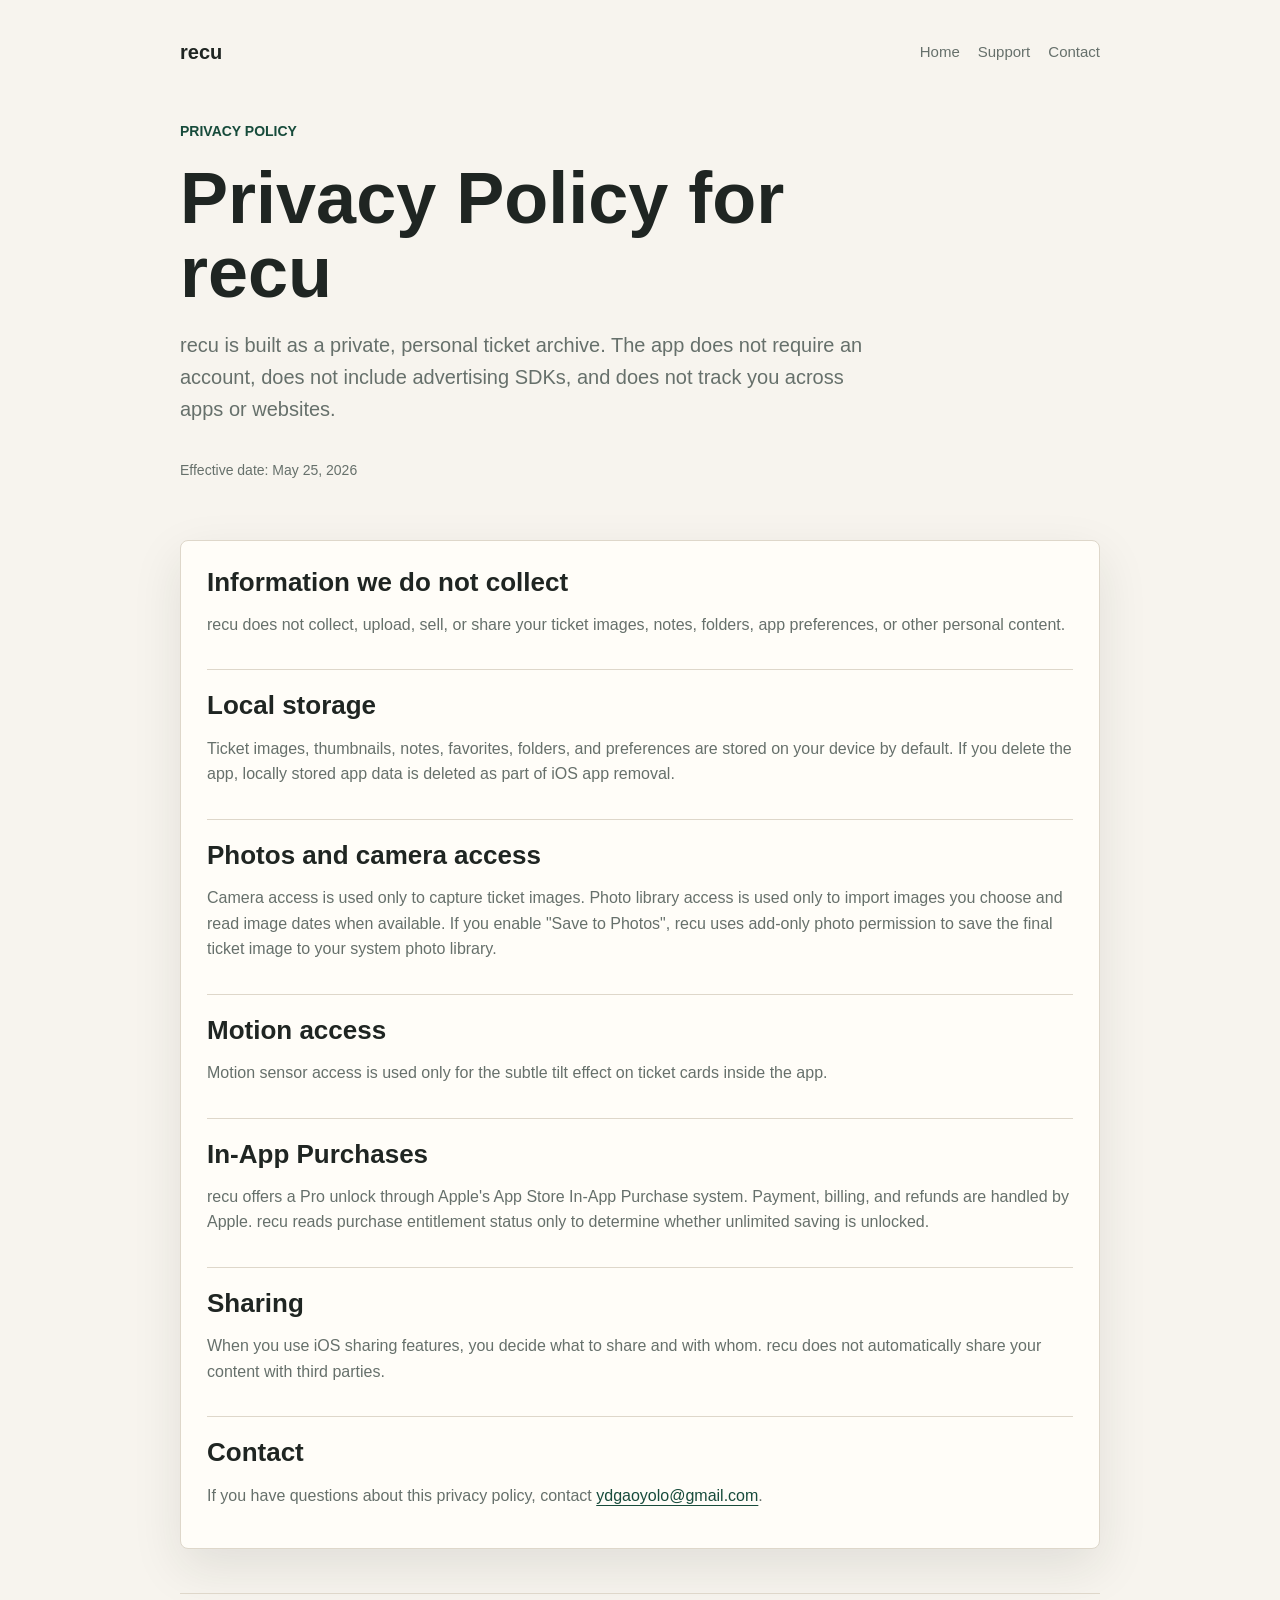
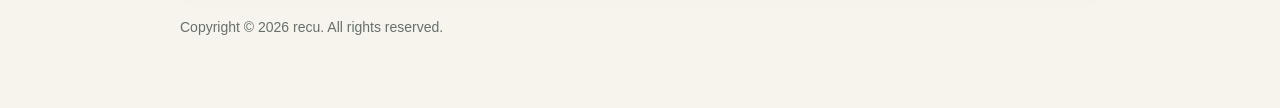
==== privacy.html @ 1133d2cd "Add recu support site" ====
<!doctype html>
<html lang="en">
<head>
    <meta charset="utf-8">
    <meta name="viewport" content="width=device-width, initial-scale=1">
    <title>Privacy Policy - recu</title>
    <meta name="description" content="Privacy policy for recu.">
    <link rel="stylesheet" href="styles.css">
</head>
<body>
    <main class="site">
        <nav class="nav" aria-label="Main navigation">
            <a class="brand" href="index.html">recu</a>
            <div class="links">
                <a href="index.html">Home</a>
                <a href="support.html">Support</a>
                <a href="mailto:ydgaoyolo@gmail.com">Contact</a>
            </div>
        </nav>

        <section class="hero">
            <div class="eyebrow">Privacy Policy</div>
            <h1>Privacy Policy for recu</h1>
            <p class="lead">recu is built as a private, personal ticket archive. The app does not require an account, does not include advertising SDKs, and does not track you across apps or websites.</p>
            <p class="meta">Effective date: May 25, 2026</p>
        </section>

        <section class="panel policy">
            <div>
                <h2>Information we do not collect</h2>
                <p>recu does not collect, upload, sell, or share your ticket images, notes, folders, app preferences, or other personal content.</p>
            </div>

            <div class="section">
                <h2>Local storage</h2>
                <p>Ticket images, thumbnails, notes, favorites, folders, and preferences are stored on your device by default. If you delete the app, locally stored app data is deleted as part of iOS app removal.</p>
            </div>

            <div class="section">
                <h2>Photos and camera access</h2>
                <p>Camera access is used only to capture ticket images. Photo library access is used only to import images you choose and read image dates when available. If you enable "Save to Photos", recu uses add-only photo permission to save the final ticket image to your system photo library.</p>
            </div>

            <div class="section">
                <h2>Motion access</h2>
                <p>Motion sensor access is used only for the subtle tilt effect on ticket cards inside the app.</p>
            </div>

            <div class="section">
                <h2>In-App Purchases</h2>
                <p>recu offers a Pro unlock through Apple's App Store In-App Purchase system. Payment, billing, and refunds are handled by Apple. recu reads purchase entitlement status only to determine whether unlimited saving is unlocked.</p>
            </div>

            <div class="section">
                <h2>Sharing</h2>
                <p>When you use iOS sharing features, you decide what to share and with whom. recu does not automatically share your content with third parties.</p>
            </div>

            <div class="section">
                <h2>Contact</h2>
                <p>If you have questions about this privacy policy, contact <a href="mailto:ydgaoyolo@gmail.com">ydgaoyolo@gmail.com</a>.</p>
            </div>
        </section>

        <footer class="footer">
            <p>Copyright © 2026 recu. All rights reserved.</p>
        </footer>
    </main>
</body>
</html>
---- styles.css ----
:root {
    color-scheme: light dark;
    --bg: #f7f4ee;
    --paper: #fffdf8;
    --text: #1f2522;
    --muted: #66706b;
    --line: #ded7ca;
    --accent: #246b55;
    --accent-strong: #174b3b;
    --shadow: 0 18px 50px rgba(31, 37, 34, 0.10);
}

@media (prefers-color-scheme: dark) {
    :root {
        --bg: #121614;
        --paper: #1b211e;
        --text: #f4f0e8;
        --muted: #a8b0aa;
        --line: #323a35;
        --accent: #8fd8ba;
        --accent-strong: #b7efd8;
        --shadow: 0 18px 50px rgba(0, 0, 0, 0.28);
    }
}

* {
    box-sizing: border-box;
}

body {
    margin: 0;
    background: var(--bg);
    color: var(--text);
    font-family: -apple-system, BlinkMacSystemFont, "SF Pro Text", "Helvetica Neue", Arial, sans-serif;
    line-height: 1.6;
}

a {
    color: var(--accent-strong);
    text-decoration-thickness: 0.08em;
    text-underline-offset: 0.22em;
}

.site {
    width: min(920px, calc(100% - 40px));
    margin: 0 auto;
    padding: 36px 0 56px;
}

.nav {
    display: flex;
    align-items: center;
    justify-content: space-between;
    gap: 20px;
    margin-bottom: 52px;
}

.brand {
    color: var(--text);
    font-size: 20px;
    font-weight: 750;
    letter-spacing: 0;
    text-decoration: none;
}

.links {
    display: flex;
    gap: 18px;
    flex-wrap: wrap;
}

.links a {
    color: var(--muted);
    font-size: 15px;
    text-decoration: none;
}

.hero {
    display: grid;
    gap: 20px;
    margin-bottom: 44px;
}

.eyebrow {
    color: var(--accent-strong);
    font-size: 14px;
    font-weight: 700;
    text-transform: uppercase;
}

h1 {
    max-width: 760px;
    margin: 0;
    font-size: clamp(42px, 8vw, 72px);
    line-height: 1.02;
    letter-spacing: 0;
}

h2 {
    margin: 0 0 14px;
    font-size: 26px;
    line-height: 1.2;
    letter-spacing: 0;
}

h3 {
    margin: 0 0 8px;
    font-size: 18px;
    line-height: 1.25;
    letter-spacing: 0;
}

p {
    margin: 0 0 14px;
}

.lead {
    max-width: 690px;
    color: var(--muted);
    font-size: 20px;
}

.panel {
    background: var(--paper);
    border: 1px solid var(--line);
    border-radius: 8px;
    box-shadow: var(--shadow);
    padding: 26px;
}

.grid {
    display: grid;
    grid-template-columns: repeat(3, minmax(0, 1fr));
    gap: 16px;
    margin-top: 24px;
}

.card {
    background: var(--paper);
    border: 1px solid var(--line);
    border-radius: 8px;
    padding: 20px;
}

.card p,
.policy p,
.support p,
li {
    color: var(--muted);
}

.policy,
.support {
    display: grid;
    gap: 18px;
}

.section {
    border-top: 1px solid var(--line);
    padding-top: 20px;
}

ul {
    margin: 0;
    padding-left: 22px;
}

.meta {
    color: var(--muted);
    font-size: 14px;
}

.footer {
    border-top: 1px solid var(--line);
    color: var(--muted);
    margin-top: 44px;
    padding-top: 22px;
    font-size: 14px;
}

@media (max-width: 720px) {
    .site {
        width: min(100% - 28px, 920px);
        padding-top: 24px;
    }

    .nav {
        align-items: flex-start;
        flex-direction: column;
        margin-bottom: 40px;
    }

    .grid {
        grid-template-columns: 1fr;
    }

    .panel,
    .card {
        padding: 20px;
    }
}
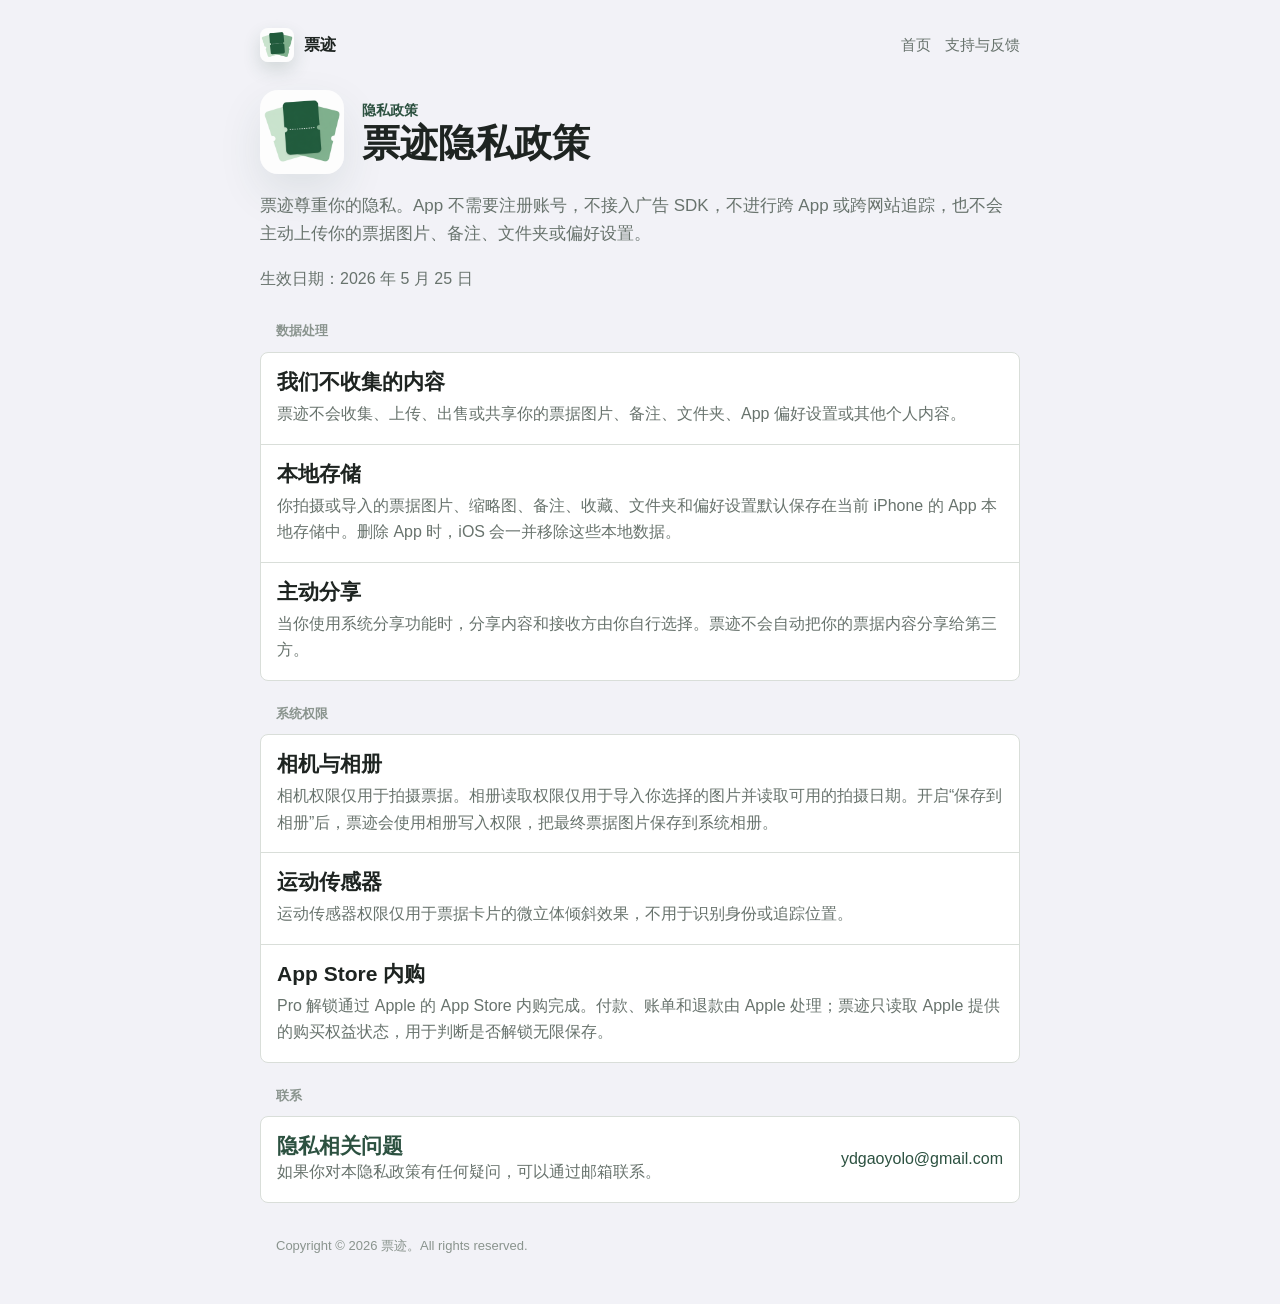
==== commit 981dbdf3: "Refine site for Chinese app branding" ====
--- a/privacy.html
+++ b/privacy.html
@@ -1,71 +1,89 @@
 <!doctype html>
-<html lang="en">
+<html lang="zh-Hans">
 <head>
     <meta charset="utf-8">
     <meta name="viewport" content="width=device-width, initial-scale=1">
-    <title>Privacy Policy - recu</title>
-    <meta name="description" content="Privacy policy for recu.">
+    <title>隐私政策 - 票迹</title>
+    <meta name="description" content="票迹 App 隐私政策。">
     <link rel="stylesheet" href="styles.css">
 </head>
 <body>
-    <main class="site">
-        <nav class="nav" aria-label="Main navigation">
-            <a class="brand" href="index.html">recu</a>
-            <div class="links">
-                <a href="index.html">Home</a>
-                <a href="support.html">Support</a>
-                <a href="mailto:ydgaoyolo@gmail.com">Contact</a>
+    <main class="page">
+        <nav class="nav" aria-label="主导航">
+            <a class="brand" href="index.html">
+                <img src="assets/app-icon.png" alt="票迹图标">
+                <span>票迹</span>
+            </a>
+            <div class="nav-links">
+                <a href="index.html">首页</a>
+                <a href="support.html">支持与反馈</a>
             </div>
         </nav>
 
         <section class="hero">
-            <div class="eyebrow">Privacy Policy</div>
-            <h1>Privacy Policy for recu</h1>
-            <p class="lead">recu is built as a private, personal ticket archive. The app does not require an account, does not include advertising SDKs, and does not track you across apps or websites.</p>
-            <p class="meta">Effective date: May 25, 2026</p>
+            <div class="identity">
+                <img class="app-icon" src="assets/app-icon.png" alt="票迹 App 图标">
+                <div>
+                    <div class="eyebrow">隐私政策</div>
+                    <h1>票迹隐私政策</h1>
+                </div>
+            </div>
+            <p class="lead">票迹尊重你的隐私。App 不需要注册账号，不接入广告 SDK，不进行跨 App 或跨网站追踪，也不会主动上传你的票据图片、备注、文件夹或偏好设置。</p>
+            <p class="muted">生效日期：2026 年 5 月 25 日</p>
         </section>
 
-        <section class="panel policy">
-            <div>
-                <h2>Information we do not collect</h2>
-                <p>recu does not collect, upload, sell, or share your ticket images, notes, folders, app preferences, or other personal content.</p>
+        <section class="group">
+            <div class="section-title">数据处理</div>
+            <div class="list">
+                <div class="row">
+                    <h2>我们不收集的内容</h2>
+                    <p>票迹不会收集、上传、出售或共享你的票据图片、备注、文件夹、App 偏好设置或其他个人内容。</p>
+                </div>
+                <div class="row">
+                    <h2>本地存储</h2>
+                    <p>你拍摄或导入的票据图片、缩略图、备注、收藏、文件夹和偏好设置默认保存在当前 iPhone 的 App 本地存储中。删除 App 时，iOS 会一并移除这些本地数据。</p>
+                </div>
+                <div class="row">
+                    <h2>主动分享</h2>
+                    <p>当你使用系统分享功能时，分享内容和接收方由你自行选择。票迹不会自动把你的票据内容分享给第三方。</p>
+                </div>
             </div>
+        </section>
 
-            <div class="section">
-                <h2>Local storage</h2>
-                <p>Ticket images, thumbnails, notes, favorites, folders, and preferences are stored on your device by default. If you delete the app, locally stored app data is deleted as part of iOS app removal.</p>
+        <section class="group">
+            <div class="section-title">系统权限</div>
+            <div class="list">
+                <div class="row">
+                    <h2>相机与相册</h2>
+                    <p>相机权限仅用于拍摄票据。相册读取权限仅用于导入你选择的图片并读取可用的拍摄日期。开启“保存到相册”后，票迹会使用相册写入权限，把最终票据图片保存到系统相册。</p>
+                </div>
+                <div class="row">
+                    <h2>运动传感器</h2>
+                    <p>运动传感器权限仅用于票据卡片的微立体倾斜效果，不用于识别身份或追踪位置。</p>
+                </div>
+                <div class="row">
+                    <h2>App Store 内购</h2>
+                    <p>Pro 解锁通过 Apple 的 App Store 内购完成。付款、账单和退款由 Apple 处理；票迹只读取 Apple 提供的购买权益状态，用于判断是否解锁无限保存。</p>
+                </div>
             </div>
+        </section>
 
-            <div class="section">
-                <h2>Photos and camera access</h2>
-                <p>Camera access is used only to capture ticket images. Photo library access is used only to import images you choose and read image dates when available. If you enable "Save to Photos", recu uses add-only photo permission to save the final ticket image to your system photo library.</p>
-            </div>
-
-            <div class="section">
-                <h2>Motion access</h2>
-                <p>Motion sensor access is used only for the subtle tilt effect on ticket cards inside the app.</p>
-            </div>
-
-            <div class="section">
-                <h2>In-App Purchases</h2>
-                <p>recu offers a Pro unlock through Apple's App Store In-App Purchase system. Payment, billing, and refunds are handled by Apple. recu reads purchase entitlement status only to determine whether unlimited saving is unlocked.</p>
-            </div>
-
-            <div class="section">
-                <h2>Sharing</h2>
-                <p>When you use iOS sharing features, you decide what to share and with whom. recu does not automatically share your content with third parties.</p>
-            </div>
-
-            <div class="section">
-                <h2>Contact</h2>
-                <p>If you have questions about this privacy policy, contact <a href="mailto:ydgaoyolo@gmail.com">ydgaoyolo@gmail.com</a>.</p>
+        <section class="group">
+            <div class="section-title">联系</div>
+            <div class="list">
+                <a class="row contact-row" href="mailto:ydgaoyolo@gmail.com?subject=%E7%A5%A8%E8%BF%B9%E9%9A%90%E7%A7%81%E6%94%BF%E7%AD%96">
+                    <div>
+                        <h2>隐私相关问题</h2>
+                        <p>如果你对本隐私政策有任何疑问，可以通过邮箱联系。</p>
+                    </div>
+                    <span class="value">ydgaoyolo@gmail.com</span>
+                </a>
             </div>
         </section>
 
         <footer class="footer">
-            <p>Copyright © 2026 recu. All rights reserved.</p>
+            <p>Copyright © 2026 票迹。All rights reserved.</p>
         </footer>
     </main>
 </body>
 </html>
-
--- a/styles.css
+++ b/styles.css
@@ -1,25 +1,33 @@
 :root {
     color-scheme: light dark;
-    --bg: #f7f4ee;
-    --paper: #fffdf8;
-    --text: #1f2522;
-    --muted: #66706b;
-    --line: #ded7ca;
-    --accent: #246b55;
-    --accent-strong: #174b3b;
-    --shadow: 0 18px 50px rgba(31, 37, 34, 0.10);
+    --page: #f2f2f7;
+    --surface: #ffffff;
+    --surface-muted: #f8faf8;
+    --text: #1e2421;
+    --secondary: #68736d;
+    --tertiary: #8a948e;
+    --separator: #d9ded9;
+    --brand: #2c5140;
+    --brand-soft: #6a9179;
+    --ticket-a: #e2ebe3;
+    --ticket-b: #cbdbce;
+    --shadow: 0 18px 44px rgba(44, 81, 64, 0.10);
 }
 
 @media (prefers-color-scheme: dark) {
     :root {
-        --bg: #121614;
-        --paper: #1b211e;
-        --text: #f4f0e8;
-        --muted: #a8b0aa;
-        --line: #323a35;
-        --accent: #8fd8ba;
-        --accent-strong: #b7efd8;
-        --shadow: 0 18px 50px rgba(0, 0, 0, 0.28);
+        --page: #111412;
+        --surface: #1c211e;
+        --surface-muted: #202821;
+        --text: #f4f7f1;
+        --secondary: #acb7af;
+        --tertiary: #7d897f;
+        --separator: #343d36;
+        --brand: #c2e0c9;
+        --brand-soft: #96c1a1;
+        --ticket-a: #263329;
+        --ticket-b: #334636;
+        --shadow: 0 18px 44px rgba(0, 0, 0, 0.28);
     }
 }
 
@@ -27,176 +35,237 @@
     box-sizing: border-box;
 }
 
+html {
+    background: var(--page);
+}
+
 body {
     margin: 0;
-    background: var(--bg);
+    background: var(--page);
     color: var(--text);
-    font-family: -apple-system, BlinkMacSystemFont, "SF Pro Text", "Helvetica Neue", Arial, sans-serif;
-    line-height: 1.6;
+    font-family: -apple-system, BlinkMacSystemFont, "SF Pro Text", "PingFang SC", "Helvetica Neue", Arial, sans-serif;
+    line-height: 1.65;
 }
 
 a {
-    color: var(--accent-strong);
-    text-decoration-thickness: 0.08em;
+    color: var(--brand);
+    text-decoration: none;
+}
+
+a:hover {
+    text-decoration: underline;
     text-underline-offset: 0.22em;
 }
 
-.site {
-    width: min(920px, calc(100% - 40px));
+.page {
+    width: min(760px, calc(100% - 32px));
     margin: 0 auto;
-    padding: 36px 0 56px;
+    padding: 28px 0 48px;
 }
 
 .nav {
     display: flex;
     align-items: center;
     justify-content: space-between;
-    gap: 20px;
-    margin-bottom: 52px;
+    gap: 16px;
+    margin-bottom: 28px;
 }
 
 .brand {
+    display: inline-flex;
+    align-items: center;
+    gap: 10px;
     color: var(--text);
-    font-size: 20px;
-    font-weight: 750;
-    letter-spacing: 0;
-    text-decoration: none;
-}
-
-.links {
+    font-weight: 700;
+}
+
+.brand img {
+    width: 34px;
+    height: 34px;
+    border-radius: 8px;
+    box-shadow: 0 8px 18px rgba(44, 81, 64, 0.16);
+}
+
+.nav-links {
     display: flex;
+    gap: 14px;
+    flex-wrap: wrap;
+}
+
+.nav-links a {
+    color: var(--secondary);
+    font-size: 15px;
+}
+
+.hero {
+    display: grid;
     gap: 18px;
-    flex-wrap: wrap;
-}
-
-.links a {
-    color: var(--muted);
-    font-size: 15px;
-    text-decoration: none;
-}
-
-.hero {
-    display: grid;
-    gap: 20px;
-    margin-bottom: 44px;
+    margin-bottom: 28px;
+}
+
+.identity {
+    display: grid;
+    grid-template-columns: 84px 1fr;
+    align-items: center;
+    gap: 18px;
+}
+
+.app-icon {
+    width: 84px;
+    height: 84px;
+    border-radius: 18px;
+    box-shadow: var(--shadow);
 }
 
 .eyebrow {
-    color: var(--accent-strong);
+    color: var(--brand);
     font-size: 14px;
     font-weight: 700;
-    text-transform: uppercase;
+}
+
+h1,
+h2,
+h3,
+p {
+    margin: 0;
 }
 
 h1 {
-    max-width: 760px;
-    margin: 0;
-    font-size: clamp(42px, 8vw, 72px);
-    line-height: 1.02;
+    font-size: 38px;
+    line-height: 1.12;
     letter-spacing: 0;
 }
 
 h2 {
-    margin: 0 0 14px;
-    font-size: 26px;
-    line-height: 1.2;
-    letter-spacing: 0;
-}
-
-h3 {
-    margin: 0 0 8px;
-    font-size: 18px;
+    font-size: 21px;
     line-height: 1.25;
     letter-spacing: 0;
 }
 
-p {
-    margin: 0 0 14px;
+h3 {
+    font-size: 17px;
+    line-height: 1.25;
+    letter-spacing: 0;
 }
 
 .lead {
-    max-width: 690px;
-    color: var(--muted);
-    font-size: 20px;
-}
-
-.panel {
-    background: var(--paper);
-    border: 1px solid var(--line);
+    color: var(--secondary);
+    font-size: 17px;
+}
+
+.group {
+    display: grid;
+    gap: 10px;
+    margin: 22px 0;
+}
+
+.section-title {
+    color: var(--tertiary);
+    font-size: 13px;
+    font-weight: 600;
+    padding: 0 16px;
+}
+
+.list {
+    overflow: hidden;
+    background: var(--surface);
+    border: 1px solid var(--separator);
     border-radius: 8px;
-    box-shadow: var(--shadow);
-    padding: 26px;
-}
-
-.grid {
-    display: grid;
-    grid-template-columns: repeat(3, minmax(0, 1fr));
-    gap: 16px;
-    margin-top: 24px;
-}
-
-.card {
-    background: var(--paper);
-    border: 1px solid var(--line);
+}
+
+.row {
+    display: grid;
+    gap: 6px;
+    padding: 16px;
+}
+
+.row + .row {
+    border-top: 1px solid var(--separator);
+}
+
+.row p,
+.muted,
+li {
+    color: var(--secondary);
+}
+
+.contact-row {
+    display: flex;
+    align-items: center;
+    justify-content: space-between;
+    gap: 14px;
+}
+
+.value {
+    color: var(--brand);
+    overflow-wrap: anywhere;
+}
+
+.ticket-strip {
+    display: grid;
+    grid-template-columns: repeat(3, 1fr);
+    gap: 8px;
+}
+
+.ticket {
+    min-height: 74px;
+    background: linear-gradient(145deg, var(--ticket-a), var(--ticket-b));
+    border: 1px solid rgba(44, 81, 64, 0.12);
     border-radius: 8px;
-    padding: 20px;
-}
-
-.card p,
-.policy p,
-.support p,
-li {
-    color: var(--muted);
-}
-
-.policy,
-.support {
-    display: grid;
-    gap: 18px;
-}
-
-.section {
-    border-top: 1px solid var(--line);
-    padding-top: 20px;
+    padding: 12px;
+}
+
+.ticket span {
+    display: block;
+    width: 54%;
+    height: 6px;
+    background: rgba(44, 81, 64, 0.24);
+    border-radius: 999px;
+}
+
+.ticket span + span {
+    width: 76%;
+    margin-top: 10px;
+    opacity: 0.72;
 }
 
 ul {
     margin: 0;
-    padding-left: 22px;
-}
-
-.meta {
-    color: var(--muted);
-    font-size: 14px;
+    padding-left: 21px;
 }
 
 .footer {
-    border-top: 1px solid var(--line);
-    color: var(--muted);
-    margin-top: 44px;
-    padding-top: 22px;
-    font-size: 14px;
-}
-
-@media (max-width: 720px) {
-    .site {
-        width: min(100% - 28px, 920px);
-        padding-top: 24px;
+    color: var(--tertiary);
+    font-size: 13px;
+    padding: 10px 16px 0;
+}
+
+@media (max-width: 560px) {
+    .page {
+        width: min(100% - 24px, 760px);
+        padding-top: 20px;
     }
 
     .nav {
         align-items: flex-start;
         flex-direction: column;
-        margin-bottom: 40px;
-    }
-
-    .grid {
+    }
+
+    .identity {
+        grid-template-columns: 64px 1fr;
+    }
+
+    .app-icon {
+        width: 64px;
+        height: 64px;
+        border-radius: 15px;
+    }
+
+    h1 {
+        font-size: 31px;
+    }
+
+    .ticket-strip {
         grid-template-columns: 1fr;
     }
-
-    .panel,
-    .card {
-        padding: 20px;
-    }
-}
-
+}
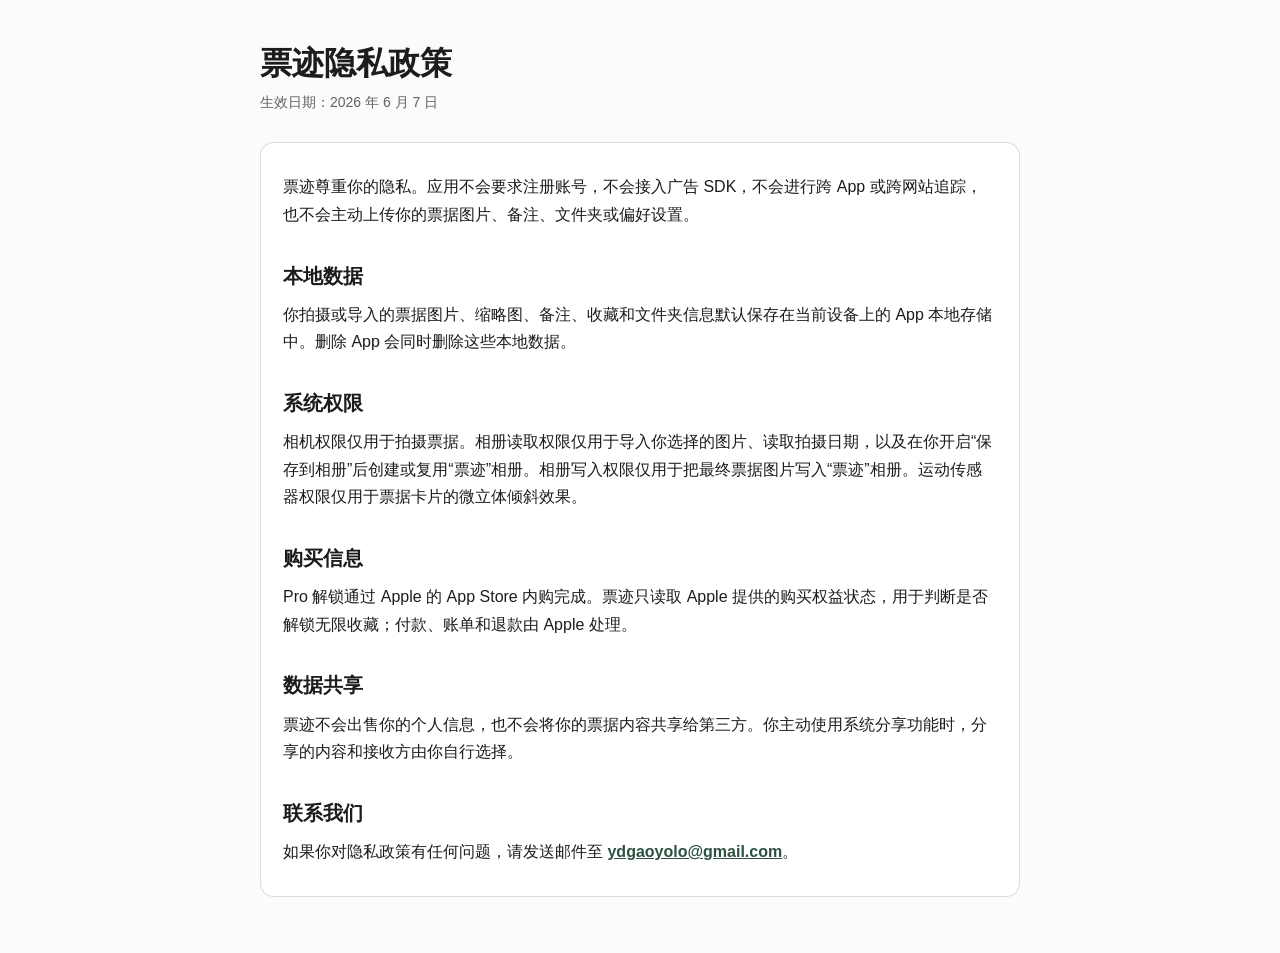
==== commit d7dea480: "Refresh Tickets support pages" ====
--- a/privacy.html
+++ b/privacy.html
@@ -1,89 +1,92 @@
 <!doctype html>
-<html lang="zh-Hans">
+<html lang="zh-CN">
 <head>
-    <meta charset="utf-8">
-    <meta name="viewport" content="width=device-width, initial-scale=1">
-    <title>隐私政策 - 票迹</title>
-    <meta name="description" content="票迹 App 隐私政策。">
-    <link rel="stylesheet" href="styles.css">
+  <meta charset="utf-8">
+  <meta name="viewport" content="width=device-width, initial-scale=1">
+  <title>票迹隐私政策</title>
+  <style>
+    :root {
+      color-scheme: light dark;
+      --brand: #2c5140;
+      --text: #1c1c1e;
+      --muted: #636366;
+      --bg: #fbfbfa;
+      --card: #ffffff;
+      --line: rgba(44, 81, 64, 0.18);
+    }
+    @media (prefers-color-scheme: dark) {
+      :root {
+        --brand: #c2e0c9;
+        --text: #f2f2f7;
+        --muted: #aeaeb2;
+        --bg: #101110;
+        --card: #1c1d1c;
+        --line: rgba(194, 224, 201, 0.22);
+      }
+    }
+    body {
+      margin: 0;
+      background: var(--bg);
+      color: var(--text);
+      font: 16px/1.72 -apple-system, BlinkMacSystemFont, "SF Pro Text", "Helvetica Neue", Arial, sans-serif;
+    }
+    main {
+      max-width: 760px;
+      margin: 0 auto;
+      padding: 44px 22px 56px;
+    }
+    h1 {
+      margin: 0 0 8px;
+      font-size: 32px;
+      line-height: 1.2;
+      letter-spacing: 0;
+    }
+    h2 {
+      margin: 30px 0 8px;
+      font-size: 20px;
+    }
+    p {
+      margin: 8px 0;
+    }
+    .meta {
+      color: var(--muted);
+      font-size: 14px;
+      margin-bottom: 28px;
+    }
+    .panel {
+      background: var(--card);
+      border: 1px solid var(--line);
+      border-radius: 14px;
+      padding: 22px;
+    }
+    a {
+      color: var(--brand);
+      font-weight: 600;
+    }
+  </style>
 </head>
 <body>
-    <main class="page">
-        <nav class="nav" aria-label="主导航">
-            <a class="brand" href="index.html">
-                <img src="assets/app-icon.png" alt="票迹图标">
-                <span>票迹</span>
-            </a>
-            <div class="nav-links">
-                <a href="index.html">首页</a>
-                <a href="support.html">支持与反馈</a>
-            </div>
-        </nav>
+  <main>
+    <h1>票迹隐私政策</h1>
+    <p class="meta">生效日期：2026 年 6 月 7 日</p>
+    <div class="panel">
+      <p>票迹尊重你的隐私。应用不会要求注册账号，不会接入广告 SDK，不会进行跨 App 或跨网站追踪，也不会主动上传你的票据图片、备注、文件夹或偏好设置。</p>
 
-        <section class="hero">
-            <div class="identity">
-                <img class="app-icon" src="assets/app-icon.png" alt="票迹 App 图标">
-                <div>
-                    <div class="eyebrow">隐私政策</div>
-                    <h1>票迹隐私政策</h1>
-                </div>
-            </div>
-            <p class="lead">票迹尊重你的隐私。App 不需要注册账号，不接入广告 SDK，不进行跨 App 或跨网站追踪，也不会主动上传你的票据图片、备注、文件夹或偏好设置。</p>
-            <p class="muted">生效日期：2026 年 5 月 25 日</p>
-        </section>
+      <h2>本地数据</h2>
+      <p>你拍摄或导入的票据图片、缩略图、备注、收藏和文件夹信息默认保存在当前设备上的 App 本地存储中。删除 App 会同时删除这些本地数据。</p>
 
-        <section class="group">
-            <div class="section-title">数据处理</div>
-            <div class="list">
-                <div class="row">
-                    <h2>我们不收集的内容</h2>
-                    <p>票迹不会收集、上传、出售或共享你的票据图片、备注、文件夹、App 偏好设置或其他个人内容。</p>
-                </div>
-                <div class="row">
-                    <h2>本地存储</h2>
-                    <p>你拍摄或导入的票据图片、缩略图、备注、收藏、文件夹和偏好设置默认保存在当前 iPhone 的 App 本地存储中。删除 App 时，iOS 会一并移除这些本地数据。</p>
-                </div>
-                <div class="row">
-                    <h2>主动分享</h2>
-                    <p>当你使用系统分享功能时，分享内容和接收方由你自行选择。票迹不会自动把你的票据内容分享给第三方。</p>
-                </div>
-            </div>
-        </section>
+      <h2>系统权限</h2>
+      <p>相机权限仅用于拍摄票据。相册读取权限仅用于导入你选择的图片、读取拍摄日期，以及在你开启“保存到相册”后创建或复用“票迹”相册。相册写入权限仅用于把最终票据图片写入“票迹”相册。运动传感器权限仅用于票据卡片的微立体倾斜效果。</p>
 
-        <section class="group">
-            <div class="section-title">系统权限</div>
-            <div class="list">
-                <div class="row">
-                    <h2>相机与相册</h2>
-                    <p>相机权限仅用于拍摄票据。相册读取权限仅用于导入你选择的图片并读取可用的拍摄日期。开启“保存到相册”后，票迹会使用相册写入权限，把最终票据图片保存到系统相册。</p>
-                </div>
-                <div class="row">
-                    <h2>运动传感器</h2>
-                    <p>运动传感器权限仅用于票据卡片的微立体倾斜效果，不用于识别身份或追踪位置。</p>
-                </div>
-                <div class="row">
-                    <h2>App Store 内购</h2>
-                    <p>Pro 解锁通过 Apple 的 App Store 内购完成。付款、账单和退款由 Apple 处理；票迹只读取 Apple 提供的购买权益状态，用于判断是否解锁无限保存。</p>
-                </div>
-            </div>
-        </section>
+      <h2>购买信息</h2>
+      <p>Pro 解锁通过 Apple 的 App Store 内购完成。票迹只读取 Apple 提供的购买权益状态，用于判断是否解锁无限收藏；付款、账单和退款由 Apple 处理。</p>
 
-        <section class="group">
-            <div class="section-title">联系</div>
-            <div class="list">
-                <a class="row contact-row" href="mailto:ydgaoyolo@gmail.com?subject=%E7%A5%A8%E8%BF%B9%E9%9A%90%E7%A7%81%E6%94%BF%E7%AD%96">
-                    <div>
-                        <h2>隐私相关问题</h2>
-                        <p>如果你对本隐私政策有任何疑问，可以通过邮箱联系。</p>
-                    </div>
-                    <span class="value">ydgaoyolo@gmail.com</span>
-                </a>
-            </div>
-        </section>
+      <h2>数据共享</h2>
+      <p>票迹不会出售你的个人信息，也不会将你的票据内容共享给第三方。你主动使用系统分享功能时，分享的内容和接收方由你自行选择。</p>
 
-        <footer class="footer">
-            <p>Copyright © 2026 票迹。All rights reserved.</p>
-        </footer>
-    </main>
+      <h2>联系我们</h2>
+      <p>如果你对隐私政策有任何问题，请发送邮件至 <a href="mailto:ydgaoyolo@gmail.com?subject=%E7%A5%A8%E8%BF%B9%E9%9A%90%E7%A7%81%E6%94%BF%E7%AD%96">ydgaoyolo@gmail.com</a>。</p>
+    </div>
+  </main>
 </body>
 </html>
